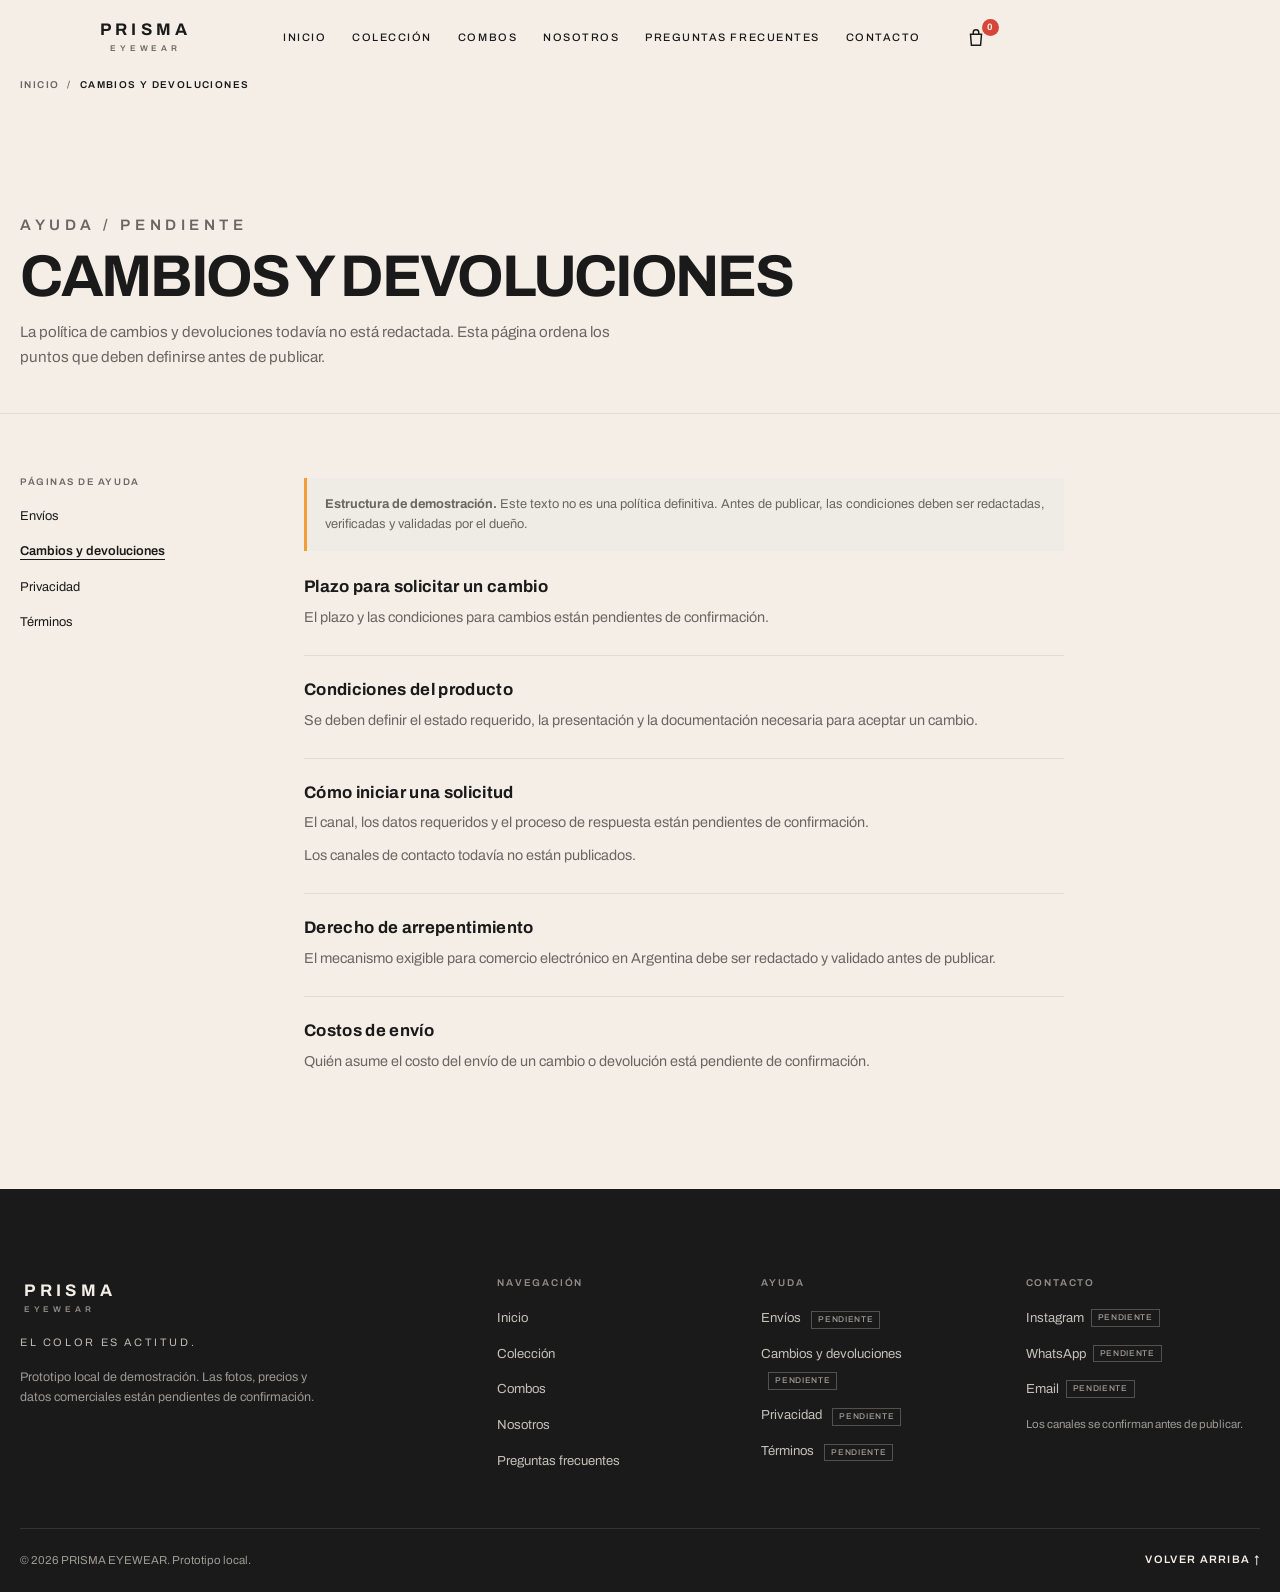
==== cambios-y-devoluciones.html @ 6f0c43cd "feat: completar ficha de producto, carrito demo y paginas de ayuda" ====
<!DOCTYPE html>
<html lang="es-AR" class="no-js">
<head>
  <meta charset="UTF-8">
  <meta name="viewport" content="width=device-width, initial-scale=1">
  <meta name="description" content="Página de cambios y devoluciones de PRISMA EYEWEAR. Contenido pendiente de confirmación.">
  <meta name="theme-color" content="#F4EEE7">
  <title>Cambios y devoluciones — PRISMA EYEWEAR</title>

  <link rel="icon" href="assets/images/favicon.svg" type="image/svg+xml">
  <link rel="preconnect" href="https://fonts.googleapis.com">
  <link rel="preconnect" href="https://fonts.gstatic.com" crossorigin>
  <link href="https://fonts.googleapis.com/css2?family=Archivo:wght@400;500;600;700;800&display=swap" rel="stylesheet">
  <link rel="stylesheet" href="css/styles.css">
</head>
<body data-page="legal">
  <a class="skip-link" href="#contenido">Saltar al contenido</a>

  <noscript>
    <p class="noscript">Este prototipo necesita JavaScript para el menú y el carrito.</p>
  </noscript>

  <header class="site-header" id="site-header">
    <div class="container header-inner">
      <button class="menu-toggle" type="button" aria-expanded="false" aria-controls="site-nav">
        <span class="menu-box" aria-hidden="true">
          <span></span>
          <span></span>
          <span></span>
        </span>
        <span class="sr-only">Abrir menú</span>
      </button>

      <a class="brand" href="index.html" aria-label="PRISMA EYEWEAR — Ir al inicio">
        <span class="brand-word">PRISMA</span>
        <span class="brand-sub">EYEWEAR</span>
      </a>

      <div class="header-actions">
        <nav class="site-nav" id="site-nav" aria-label="Navegación principal">
          <ul>
            <li><a href="index.html#inicio">Inicio</a></li>
            <li><a href="index.html#coleccion">Colección</a></li>
            <li><a href="index.html#combos">Combos</a></li>
            <li><a href="index.html#nosotros">Nosotros</a></li>
            <li><a href="index.html#faq">Preguntas frecuentes</a></li>
            <li><a href="#contacto">Contacto</a></li>
          </ul>
        </nav>

        <a class="cart-button" href="carrito.html" aria-label="Ver carrito, 0 productos">
          <svg class="icon" viewBox="0 0 24 24" fill="none" stroke="currentColor" stroke-width="1.6" aria-hidden="true">
            <path d="M6 8h12l-1 12H7L6 8Z"/>
            <path d="M9 8V6a3 3 0 0 1 6 0v2"/>
          </svg>
          <span class="cart-count" id="cart-count">0</span>
        </a>
      </div>
    </div>
  </header>

  <main id="contenido">
    <div class="container">
      <nav class="breadcrumb" aria-label="Miga de pan">
        <a href="index.html">Inicio</a>
        <span aria-hidden="true">/</span>
        <span aria-current="page">Cambios y devoluciones</span>
      </nav>
    </div>

    <header class="page-hero">
      <div class="container">
        <p class="eyebrow">AYUDA / PENDIENTE</p>
        <h1>CAMBIOS Y DEVOLUCIONES</h1>
        <p>La política de cambios y devoluciones todavía no está redactada. Esta página ordena los puntos que deben definirse antes de publicar.</p>
      </div>
    </header>

    <div class="container legal-layout">
      <nav class="legal-nav" aria-labelledby="legal-nav-title">
        <h2 id="legal-nav-title">PÁGINAS DE AYUDA</h2>
        <ul>
          <li><a href="envios.html">Envíos</a></li>
          <li><a href="cambios-y-devoluciones.html" aria-current="page">Cambios y devoluciones</a></li>
          <li><a href="privacidad.html">Privacidad</a></li>
          <li><a href="terminos.html">Términos</a></li>
        </ul>
      </nav>

      <div>
        <p class="legal-notice">
          <strong>Estructura de demostración.</strong> Este texto no es una política definitiva.
          Antes de publicar, las condiciones deben ser redactadas, verificadas y validadas por el dueño.
        </p>

        <section class="legal-block">
          <h2>Plazo para solicitar un cambio</h2>
          <p>El plazo y las condiciones para cambios están pendientes de confirmación.</p>
        </section>

        <section class="legal-block">
          <h2>Condiciones del producto</h2>
          <p>Se deben definir el estado requerido, la presentación y la documentación necesaria para aceptar un cambio.</p>
        </section>

        <section class="legal-block">
          <h2>Cómo iniciar una solicitud</h2>
          <p>El canal, los datos requeridos y el proceso de respuesta están pendientes de confirmación.</p>
          <p>Los canales de contacto todavía no están publicados.</p>
        </section>

        <section class="legal-block">
          <h2>Derecho de arrepentimiento</h2>
          <p>El mecanismo exigible para comercio electrónico en Argentina debe ser redactado y validado antes de publicar.</p>
        </section>

        <section class="legal-block">
          <h2>Costos de envío</h2>
          <p>Quién asume el costo del envío de un cambio o devolución está pendiente de confirmación.</p>
        </section>
      </div>
    </div>
  </main>

  <footer class="site-footer">
    <div class="container footer-top">
      <div class="footer-brand">
        <a class="brand brand--footer" href="index.html" aria-label="PRISMA EYEWEAR — Ir al inicio">
          <span class="brand-word">PRISMA</span>
          <span class="brand-sub">EYEWEAR</span>
        </a>
        <p class="footer-tagline">EL COLOR ES ACTITUD.</p>
        <p class="footer-disclaimer">Prototipo local de demostración. Las fotos, precios y datos comerciales están pendientes de confirmación.</p>
      </div>

      <nav class="footer-col" aria-label="Navegación del pie">
        <h3>Navegación</h3>
        <ul>
          <li><a href="index.html#inicio">Inicio</a></li>
          <li><a href="index.html#coleccion">Colección</a></li>
          <li><a href="index.html#combos">Combos</a></li>
          <li><a href="index.html#nosotros">Nosotros</a></li>
          <li><a href="index.html#faq">Preguntas frecuentes</a></li>
        </ul>
      </nav>

      <div class="footer-col">
        <h3>Ayuda</h3>
        <ul>
          <li><a href="envios.html">Envíos</a> <span class="pending-badge">Pendiente</span></li>
          <li><a href="cambios-y-devoluciones.html">Cambios y devoluciones</a> <span class="pending-badge">Pendiente</span></li>
          <li><a href="privacidad.html">Privacidad</a> <span class="pending-badge">Pendiente</span></li>
          <li><a href="terminos.html">Términos</a> <span class="pending-badge">Pendiente</span></li>
        </ul>
      </div>

      <div class="footer-col footer-contact" id="contacto">
        <h3>Contacto</h3>
        <ul>
          <li><span class="footer-pending">Instagram <span class="pending-badge">Pendiente</span></span></li>
          <li><span class="footer-pending">WhatsApp <span class="pending-badge">Pendiente</span></span></li>
          <li><span class="footer-pending">Email <span class="pending-badge">Pendiente</span></span></li>
        </ul>
        <p class="footer-note">Los canales se confirman antes de publicar.</p>
      </div>
    </div>

    <div class="container footer-bottom">
      <p>© <span id="year">2026</span> PRISMA EYEWEAR. Prototipo local.</p>
      <a class="text-link text-link--light" href="#contenido">VOLVER ARRIBA ↑</a>
    </div>
  </footer>

  <div class="toast" id="toast" role="status" aria-live="polite" aria-atomic="true"></div>

  <script src="js/data.js"></script>
  <script src="js/store.js"></script>
  <script src="js/app.js"></script>
</body>
</html>
---- css/styles.css ----
/* =========================================================
   PRISMA EYEWEAR — Prototipo local
   1. Variables y base
   2. Utilidades
   3. Header y navegación
   4. Hero
   5. Secciones y colección
   6. Colores
   7. Combos
   8. Detalles
   9. Nosotros
   10. FAQ
   11. Footer
   12. Modales y toast
   13. Animaciones
   14. Responsive
   ========================================================= */

/* ---------- 1. Variables y base ---------- */
:root {
  --cream: #F4EEE7;
  --black: #1A1A1A;
  --red: #D6453A;
  --orange: #F39C3A;
  --yellow: #F7E06B;
  --gray-50: #FAF8F5;
  --gray-100: #EFECE6;
  --gray-200: #E1DBD2;
  --gray-400: #A8A29A;
  --gray-600: #6B665F;
  --white: #FFFFFF;

  --container: 1240px;
  --header-height: 76px;
  --font-sans: "Archivo", system-ui, -apple-system, "Segoe UI", Roboto, Helvetica, Arial, sans-serif;
  --ease: cubic-bezier(.22, .61, .36, 1);
  --transition: 180ms var(--ease);
}

*,
*::before,
*::after {
  box-sizing: border-box;
}

html {
  scroll-behavior: smooth;
  -webkit-text-size-adjust: 100%;
}

body {
  margin: 0;
  background: var(--cream);
  color: var(--black);
  font-family: var(--font-sans);
  font-size: 16px;
  line-height: 1.6;
  -webkit-font-smoothing: antialiased;
  text-rendering: optimizeLegibility;
}

img {
  display: block;
  max-width: 100%;
  height: auto;
}

button,
input,
textarea,
select {
  font: inherit;
}

button {
  color: inherit;
  cursor: pointer;
}

a {
  color: inherit;
  text-decoration: none;
}

ul,
ol {
  margin: 0;
  padding: 0;
  list-style: none;
}

h1,
h2,
h3,
h4,
p,
figure,
dl,
dd {
  margin: 0;
}

h1,
h2,
h3 {
  line-height: 1;
  font-weight: 700;
}

::selection {
  background: var(--yellow);
  color: var(--black);
}

:focus-visible {
  outline: 2px solid var(--red);
  outline-offset: 4px;
}

.site-footer :focus-visible,
.colors-panel :focus-visible,
.about :focus-visible {
  outline-color: var(--yellow);
}

/* ---------- 2. Utilidades ---------- */
.container {
  width: min(100% - 40px, var(--container));
  margin-inline: auto;
}

.sr-only {
  position: absolute;
  width: 1px;
  height: 1px;
  padding: 0;
  margin: -1px;
  overflow: hidden;
  clip: rect(0, 0, 0, 0);
  white-space: nowrap;
  border: 0;
}

.skip-link {
  position: absolute;
  left: 16px;
  top: 16px;
  z-index: 200;
  transform: translateY(-200%);
  background: var(--black);
  color: var(--cream);
  padding: 10px 16px;
  font-size: .8rem;
  transition: transform var(--transition);
}

.skip-link:focus {
  transform: translateY(0);
}

.noscript {
  background: var(--black);
  color: var(--cream);
  padding: 12px 20px;
  text-align: center;
  font-size: .8rem;
}

section[id],
#contacto {
  scroll-margin-top: calc(var(--header-height) + 16px);
}

.eyebrow {
  font-size: .7rem;
  font-weight: 600;
  letter-spacing: .3em;
  line-height: 1.3;
  text-transform: uppercase;
  color: var(--black);
}

.eyebrow--light {
  color: rgba(244, 238, 231, .62);
}

.button {
  display: inline-flex;
  align-items: center;
  justify-content: center;
  gap: 10px;
  min-height: 44px;
  padding: 13px 22px;
  border: 1px solid transparent;
  background: transparent;
  color: var(--black);
  font-size: .7rem;
  font-weight: 600;
  letter-spacing: .12em;
  line-height: 1.2;
  text-align: center;
  text-transform: uppercase;
  transition:
    background var(--transition),
    color var(--transition),
    border-color var(--transition),
    transform var(--transition);
}

.button:hover {
  transform: translateY(-1px);
}

.button:disabled {
  opacity: .45;
  cursor: not-allowed;
  transform: none;
}

.button-dark {
  background: var(--black);
  border-color: var(--black);
  color: var(--cream);
}

.button-dark:hover {
  background: var(--red);
  border-color: var(--red);
}

.button-outline {
  background: transparent;
  border-color: var(--black);
  color: var(--black);
}

.button-outline:hover {
  background: var(--black);
  color: var(--cream);
}

.text-link {
  display: inline-flex;
  align-items: center;
  gap: 6px;
  padding: 0;
  border: 0;
  border-bottom: 1px solid transparent;
  background: transparent;
  color: var(--black);
  font-size: .68rem;
  font-weight: 600;
  letter-spacing: .12em;
  line-height: 1.4;
  text-transform: uppercase;
  transition: border-color var(--transition), color var(--transition);
}

.text-link:hover {
  border-color: currentColor;
}

.text-link--light {
  color: var(--cream);
}

.pending-badge {
  display: inline-flex;
  align-items: center;
  margin-left: 7px;
  padding: 2px 6px;
  border: 1px solid rgba(244, 238, 231, .26);
  color: rgba(244, 238, 231, .62);
  font-size: .52rem;
  font-weight: 500;
  letter-spacing: .08em;
  line-height: 1.4;
  text-transform: uppercase;
  white-space: nowrap;
}

/* ---------- 3. Header y navegación ---------- */
.site-header {
  position: sticky;
  top: 0;
  z-index: 60;
  background: rgba(244, 238, 231, .94);
  border-bottom: 1px solid transparent;
  backdrop-filter: blur(12px);
  transition: border-color var(--transition), box-shadow var(--transition);
}

.site-header.is-scrolled {
  border-bottom-color: var(--gray-200);
  box-shadow: 0 8px 24px rgba(26, 26, 26, .04);
}

.header-inner {
  display: grid;
  grid-template-columns: 1fr auto 1fr;
  align-items: center;
  gap: 16px;
  min-height: var(--header-height);
}

.menu-toggle {
  display: none;
  justify-self: start;
  align-items: center;
  justify-content: center;
  width: 44px;
  height: 44px;
  margin-left: -10px;
  border: 0;
  background: transparent;
}

.menu-box {
  display: flex;
  flex-direction: column;
  justify-content: space-between;
  width: 22px;
  height: 15px;
}

.menu-box span {
  display: block;
  height: 1.5px;
  background: var(--black);
  transform-origin: center;
  transition: transform var(--transition), opacity var(--transition);
}

.menu-toggle[aria-expanded="true"] .menu-box span:nth-child(1) {
  transform: translateY(6.75px) rotate(45deg);
}

.menu-toggle[aria-expanded="true"] .menu-box span:nth-child(2) {
  opacity: 0;
}

.menu-toggle[aria-expanded="true"] .menu-box span:nth-child(3) {
  transform: translateY(-6.75px) rotate(-45deg);
}

.brand {
  display: inline-flex;
  flex-direction: column;
  align-items: center;
  justify-self: center;
  line-height: 1;
}

.brand-word {
  padding-left: .26em;
  font-size: 1.05rem;
  font-weight: 700;
  letter-spacing: .26em;
}

.brand-sub {
  margin-top: 6px;
  padding-left: .46em;
  color: var(--gray-600);
  font-size: .52rem;
  font-weight: 600;
  letter-spacing: .46em;
}

.header-actions {
  display: flex;
  align-items: center;
  justify-self: end;
  gap: 34px;
}

.site-nav ul {
  display: flex;
  align-items: center;
  gap: 26px;
}

.site-nav a {
  position: relative;
  display: inline-block;
  padding: 6px 0;
  font-size: .68rem;
  font-weight: 500;
  letter-spacing: .14em;
  text-transform: uppercase;
}

.site-nav a::after {
  content: "";
  position: absolute;
  right: 100%;
  bottom: 0;
  left: 0;
  height: 1px;
  background: var(--black);
  transition: right var(--transition);
}

.site-nav a:hover::after,
.site-nav a.is-active::after {
  right: 0;
}

.cart-button {
  position: relative;
  display: inline-flex;
  align-items: center;
  justify-content: center;
  width: 42px;
  height: 42px;
  border: 0;
  background: transparent;
}

.cart-button .icon {
  width: 22px;
  height: 22px;
}

.cart-count {
  position: absolute;
  top: 2px;
  right: -2px;
  display: grid;
  place-items: center;
  min-width: 17px;
  height: 17px;
  padding: 0 4px;
  border-radius: 999px;
  background: var(--red);
  color: var(--cream);
  font-size: .58rem;
  font-weight: 700;
  line-height: 1;
}

/* ---------- 4. Hero ---------- */
.hero {
  position: relative;
  display: flex;
  align-items: center;
  min-height: clamp(600px, 84vh, 780px);
  overflow: hidden;
  background: var(--gray-100);
}

.hero-media,
.hero-media img {
  position: absolute;
  inset: 0;
  width: 100%;
  height: 100%;
}

.hero-media img {
  object-fit: cover;
  object-position: center;
}

.hero::after {
  content: "";
  position: absolute;
  inset: 0;
  pointer-events: none;
  background:
    linear-gradient(
      90deg,
      rgba(244, 238, 231, .96) 0%,
      rgba(244, 238, 231, .72) 34%,
      rgba(244, 238, 231, .08) 64%,
      rgba(244, 238, 231, 0) 100%
    );
}

.hero-content {
  position: relative;
  z-index: 1;
  width: 100%;
  padding-block: 88px;
}

.hero-content > * {
  max-width: 620px;
}

.hero .eyebrow {
  margin-bottom: 22px;
}

.hero h1 {
  margin-bottom: 24px;
  font-size: clamp(3.1rem, 5.6vw, 5.8rem);
  font-weight: 800;
  letter-spacing: -.045em;
  line-height: .92;
  text-transform: uppercase;
}

.hero-subtitle {
  max-width: 360px;
  margin-bottom: 32px;
  font-size: clamp(1rem, 1.5vw, 1.2rem);
  line-height: 1.45;
}

.hero-cta {
  min-height: 48px;
}

/* ---------- 5. Secciones y colección ---------- */
.section {
  padding: clamp(64px, 8vw, 110px) 0;
}

.section-head {
  display: flex;
  align-items: flex-end;
  justify-content: space-between;
  gap: 24px;
  margin-bottom: 28px;
}

.section-head h2 {
  font-size: clamp(1.05rem, 1.7vw, 1.35rem);
  font-weight: 600;
  letter-spacing: .08em;
  text-transform: uppercase;
}

.section-head--stacked {
  display: block;
}

.section-head--stacked .section-note {
  margin-top: 8px;
}

.section-note {
  color: var(--gray-600);
  font-size: .78rem;
}

.filter-status {
  margin-bottom: 18px;
  color: var(--gray-600);
  font-size: .8rem;
}

.filter-status:empty {
  display: none;
}

.product-grid {
  display: grid;
  grid-template-columns: repeat(4, minmax(0, 1fr));
  gap: clamp(12px, 1.6vw, 22px);
}

.product-card {
  display: flex;
  flex-direction: column;
  min-width: 0;
  background: var(--gray-100);
}

.product-card.is-hidden {
  display: none;
}

.product-media {
  display: block;
  overflow: hidden;
  aspect-ratio: 4 / 3;
  background: #F7F5F1;
}

.product-media img {
  width: 100%;
  height: 100%;
  object-fit: cover;
  transition: transform .6s var(--ease);
}

.product-card:hover .product-media img {
  transform: scale(1.025);
}

.product-info {
  display: flex;
  flex: 1;
  flex-direction: column;
  align-items: flex-start;
  gap: 8px;
  padding: 16px 16px 18px;
}

.product-info h3 {
  font-size: .76rem;
  font-weight: 600;
  letter-spacing: .12em;
  text-transform: uppercase;
}

.product-price {
  font-size: 1rem;
  font-weight: 500;
}

.swatches {
  display: flex;
  gap: 6px;
  margin-top: 2px;
}

.swatch {
  display: block;
  width: 9px;
  height: 9px;
  border: 1px solid rgba(26, 26, 26, .15);
  border-radius: 50%;
}

.swatch--yellow {
  background: var(--yellow);
}

.swatch--orange {
  background: var(--orange);
}

.swatch--red {
  background: var(--red);
}

.product-info .button {
  width: 100%;
  min-height: 40px;
  margin-top: auto;
  padding: 10px 12px;
  font-size: .62rem;
  letter-spacing: .1em;
}

/* ---------- 6. Colores ---------- */
.colors {
  display: grid;
  grid-template-columns: 1fr 1fr;
  min-height: 540px;
  background: var(--black);
}

.colors-media {
  min-height: 100%;
  overflow: hidden;
}

.colors-media img {
  width: 100%;
  height: 100%;
  object-fit: cover;
}

.colors-panel {
  display: flex;
  flex-direction: column;
  align-items: flex-start;
  justify-content: center;
  padding: clamp(40px, 6vw, 88px);
  background: var(--black);
  color: var(--cream);
}

.colors-panel h2 {
  margin-bottom: 18px;
  font-size: clamp(2rem, 3.6vw, 3.5rem);
  font-weight: 700;
  letter-spacing: -.035em;
  line-height: 1.02;
  text-transform: uppercase;
}

.colors-copy {
  margin-bottom: 36px;
  color: rgba(244, 238, 231, .68);
  font-size: .9rem;
}

.color-options {
  display: flex;
  flex-wrap: wrap;
  gap: clamp(24px, 4vw, 48px);
  margin-bottom: 34px;
}

.color-choice {
  display: flex;
  flex-direction: column;
  align-items: center;
  gap: 12px;
  padding: 0;
  border: 0;
  background: none;
  color: var(--cream);
  font-size: .62rem;
  font-weight: 500;
  letter-spacing: .16em;
}

.color-dot {
  display: block;
  width: clamp(52px, 5vw, 68px);
  height: clamp(52px, 5vw, 68px);
  border-radius: 50%;
  transition: transform var(--transition), box-shadow var(--transition);
}

.color-dot--yellow {
  background: var(--yellow);
}

.color-dot--orange {
  background: var(--orange);
}

.color-dot--red {
  background: var(--red);
}

.color-choice:hover .color-dot {
  transform: scale(1.06);
}

.color-choice.is-active .color-dot {
  box-shadow: 0 0 0 2px var(--black), 0 0 0 4px var(--cream);
}

.color-reset {
  margin-top: 4px;
}

/* ---------- 7. Combos ---------- */
.combo-grid {
  display: grid;
  grid-template-columns: repeat(3, minmax(0, 1fr));
  gap: clamp(14px, 2vw, 24px);
}

.combo-card {
  display: flex;
  flex-direction: column;
  align-items: center;
  gap: 14px;
  padding: clamp(20px, 3vw, 30px);
  border: 1px solid var(--gray-200);
  text-align: center;
  transition: border-color var(--transition), background var(--transition);
}

.combo-card--featured {
  border-color: var(--gray-100);
  background: var(--gray-100);
}

.combo-card.is-selected {
  border-color: var(--black);
}

.combo-label {
  color: var(--gray-600);
  font-size: .68rem;
  font-weight: 600;
  letter-spacing: .16em;
  text-transform: uppercase;
}

.combo-price {
  font-size: clamp(1.4rem, 2.2vw, 1.9rem);
  font-weight: 600;
  letter-spacing: -.02em;
}

.combo-media {
  display: flex;
  align-items: center;
  justify-content: center;
  gap: 6px;
  width: 100%;
  min-height: 110px;
}

.combo-media img {
  width: auto;
  height: 92px;
  object-fit: contain;
}

.combo-media--1 img {
  height: 100px;
}

.combo-media--2 img {
  width: calc(50% - 4px);
  height: 88px;
  object-fit: cover;
}

.combo-media--3 img {
  width: calc(33.333% - 4px);
  height: 78px;
  object-fit: cover;
}

.combo-card .button {
  width: 100%;
  min-height: 40px;
  margin-top: auto;
  padding: 11px 12px;
  font-size: .62rem;
}

.combo-note {
  margin-top: 20px;
  color: var(--gray-600);
  font-size: .78rem;
}

/* ---------- 8. Detalles ---------- */
.details {
  background: var(--gray-50);
}

.detail-grid {
  display: grid;
  grid-template-columns: repeat(3, minmax(0, 1fr));
  gap: clamp(12px, 1.8vw, 22px);
}

.detail-card {
  background: var(--gray-100);
}

.detail-card img {
  width: 100%;
  aspect-ratio: 1;
  object-fit: cover;
}

.detail-card figcaption {
  padding: 14px 12px 16px;
  font-size: .62rem;
  font-weight: 600;
  letter-spacing: .14em;
  text-align: center;
  text-transform: uppercase;
}

/* ---------- 9. Nosotros ---------- */
.about {
  display: grid;
  grid-template-columns: 1fr 1fr;
  min-height: 560px;
  background: var(--black);
  color: var(--cream);
}

.about-media {
  overflow: hidden;
}

.about-media img {
  width: 100%;
  height: 100%;
  object-fit: cover;
}

.about-content {
  display: flex;
  flex-direction: column;
  align-items: flex-start;
  justify-content: center;
  padding: clamp(40px, 6vw, 88px);
}

.about-content h2 {
  margin-bottom: 24px;
  font-size: clamp(2.2rem, 4vw, 4rem);
  font-weight: 800;
  letter-spacing: -.04em;
  line-height: .95;
  text-transform: uppercase;
}

.about-content p {
  max-width: 440px;
  color: rgba(244, 238, 231, .78);
  font-size: clamp(.95rem, 1.2vw, 1.05rem);
  line-height: 1.7;
}

.about-signature {
  margin-top: 28px;
  color: var(--yellow);
  font-size: .7rem;
  font-weight: 600;
  letter-spacing: .24em;
}

/* ---------- 10. FAQ ---------- */
.faq-inner {
  max-width: 900px;
}

.faq-list {
  border-top: 1px solid var(--gray-200);
}

.faq-list details {
  border-bottom: 1px solid var(--gray-200);
}

.faq-list summary {
  position: relative;
  padding: 18px 40px 18px 0;
  font-size: clamp(.92rem, 1.2vw, 1.02rem);
  font-weight: 500;
  list-style: none;
  cursor: pointer;
}

.faq-list summary::-webkit-details-marker {
  display: none;
}

.faq-list summary::after {
  content: "+";
  position: absolute;
  top: 50%;
  right: 4px;
  color: var(--gray-600);
  font-size: 1.4rem;
  font-weight: 400;
  line-height: 1;
  transform: translateY(-50%);
  transition: transform var(--transition);
}

.faq-list details[open] summary::after {
  content: "−";
}

.faq-list details p {
  padding: 0 40px 20px 0;
  color: var(--gray-600);
  font-size: .92rem;
}

/* ---------- 11. Footer ---------- */
.site-footer {
  padding-top: clamp(56px, 7vw, 90px);
  background: var(--black);
  color: var(--cream);
}

.footer-top {
  display: grid;
  grid-template-columns: 2fr 1fr 1fr 1.1fr;
  gap: clamp(28px, 4vw, 64px);
  padding-bottom: 56px;
}

.brand--footer {
  align-items: flex-start;
}

.brand--footer .brand-sub {
  color: rgba(244, 238, 231, .55);
}

.footer-tagline {
  margin-top: 20px;
  color: rgba(244, 238, 231, .75);
  font-size: .68rem;
  letter-spacing: .24em;
}

.footer-disclaimer {
  max-width: 300px;
  margin-top: 16px;
  color: rgba(244, 238, 231, .6);
  font-size: .78rem;
  line-height: 1.6;
}

.footer-col h3 {
  margin-bottom: 16px;
  color: rgba(244, 238, 231, .55);
  font-size: .62rem;
  font-weight: 600;
  letter-spacing: .18em;
  text-transform: uppercase;
}

.footer-col ul {
  display: flex;
  flex-direction: column;
  gap: 10px;
}

.footer-col a,
.footer-pending {
  color: rgba(244, 238, 231, .78);
  font-size: .82rem;
}

.footer-col a:hover {
  color: var(--cream);
}

.footer-pending {
  display: inline-flex;
  align-items: center;
  flex-wrap: wrap;
}

.footer-note {
  max-width: 220px;
  margin-top: 14px;
  color: rgba(244, 238, 231, .6);
  font-size: .72rem;
}

.footer-contact {
  scroll-margin-top: calc(var(--header-height) + 24px);
}

.footer-bottom {
  display: flex;
  align-items: center;
  justify-content: space-between;
  gap: 16px;
  padding-block: 22px;
  border-top: 1px solid rgba(244, 238, 231, .12);
  color: rgba(244, 238, 231, .6);
  font-size: .72rem;
}

/* ---------- 12. Modales y toast ---------- */
.modal {
  width: calc(100% - 32px);
  max-height: calc(100vh - 32px);
  max-height: calc(100dvh - 32px);
  padding: 0;
  border: 0;
  background: var(--cream);
  color: var(--black);
  overflow: auto;
}

.modal::backdrop {
  background: rgba(17, 16, 14, .62);
  backdrop-filter: blur(4px);
}

.modal[open] {
  animation: modal-in .22s var(--ease);
}

@keyframes modal-in {
  from {
    opacity: 0;
    transform: translateY(10px) scale(.99);
  }
  to {
    opacity: 1;
    transform: none;
  }
}

.dialog-close {
  position: absolute;
  top: 12px;
  right: 12px;
  z-index: 2;
  display: grid;
  place-items: center;
  width: 40px;
  height: 40px;
  border: 1px solid var(--gray-200);
  background: var(--cream);
  font-size: 1.4rem;
  line-height: 1;
  transition: background var(--transition), color var(--transition), border-color var(--transition);
}

.dialog-close:hover {
  border-color: var(--black);
  background: var(--black);
  color: var(--cream);
}

.cart-modal {
  max-width: 460px;
  padding: clamp(28px, 5vw, 44px);
}

.cart-modal .eyebrow {
  margin-bottom: 16px;
}

.cart-modal h2 {
  margin-bottom: 14px;
  font-size: clamp(1.6rem, 3vw, 2.2rem);
}

.cart-modal p {
  max-width: 320px;
  margin-bottom: 26px;
  color: var(--gray-600);
  font-size: .9rem;
}

.toast {
  position: fixed;
  bottom: 24px;
  left: 50%;
  z-index: 120;
  max-width: min(560px, calc(100% - 32px));
  padding: 14px 20px;
  background: var(--black);
  color: var(--cream);
  font-size: .8rem;
  line-height: 1.4;
  letter-spacing: .02em;
  text-align: center;
  opacity: 0;
  pointer-events: none;
  transform: translate(-50%, 16px);
  transition: opacity .25s var(--ease), transform .25s var(--ease);
  box-shadow: 0 10px 30px rgba(0, 0, 0, .18);
}

.toast.is-visible {
  opacity: 1;
  transform: translate(-50%, 0);
}

/* ---------- 12b. Ficha de producto ---------- */
.product-main {
  padding-block: clamp(20px, 3vw, 36px) clamp(56px, 7vw, 96px);
}

.breadcrumb {
  display: flex;
  flex-wrap: wrap;
  align-items: center;
  gap: 8px;
  margin-bottom: clamp(20px, 3vw, 32px);
  color: var(--gray-600);
  font-size: .62rem;
  font-weight: 600;
  letter-spacing: .14em;
  text-transform: uppercase;
}

.breadcrumb a {
  color: inherit;
}

.breadcrumb a:hover {
  color: var(--black);
}

.breadcrumb span[aria-current] {
  color: var(--black);
}

.product-page {
  display: grid;
  grid-template-columns: minmax(0, 1.1fr) minmax(0, .9fr);
  gap: clamp(28px, 4.5vw, 64px);
  align-items: start;
}

.product-gallery {
  min-width: 0;
  position: sticky;
  top: calc(var(--header-height) + 24px);
}

.product-main-media {
  position: relative;
  overflow: hidden;
  aspect-ratio: 4 / 3;
  background: var(--gray-100);
}

.product-main-media img {
  width: 100%;
  height: 100%;
  object-fit: cover;
}

.media-badge {
  position: absolute;
  top: 14px;
  left: 14px;
  padding: 5px 8px;
  background: rgba(26, 26, 26, .82);
  color: var(--cream);
  font-size: .52rem;
  font-weight: 600;
  letter-spacing: .12em;
}

.product-thumbs {
  display: grid;
  grid-template-columns: repeat(3, minmax(0, 1fr));
  gap: 10px;
  margin-top: 10px;
}

.product-thumb {
  padding: 0;
  border: 1px solid var(--gray-200);
  background: var(--gray-100);
  aspect-ratio: 4 / 3;
  overflow: hidden;
  opacity: .65;
  transition: opacity var(--transition), border-color var(--transition);
}

.product-thumb img {
  width: 100%;
  height: 100%;
  object-fit: cover;
}

.product-thumb:hover {
  opacity: 1;
}

.product-thumb[aria-pressed="true"] {
  border-color: var(--black);
  opacity: 1;
}

.gallery-note {
  margin-top: 10px;
  color: var(--gray-600);
  font-size: .68rem;
}

.product-summary {
  padding-top: 8px;
}

.product-summary h1 {
  margin-top: 12px;
  font-size: clamp(2.4rem, 4vw, 3.6rem);
  letter-spacing: -.04em;
}

.product-page-price {
  margin-top: 12px;
  font-size: 1.3rem;
  font-weight: 500;
}

.product-description {
  max-width: 460px;
  margin-top: 18px;
  color: var(--gray-600);
  font-size: .95rem;
}

.variant-block {
  margin-top: 28px;
  padding-top: 20px;
  border-top: 1px solid var(--gray-200);
}

.variant-head {
  display: flex;
  align-items: baseline;
  justify-content: space-between;
  gap: 16px;
}

.variant-label {
  font-size: .62rem;
  font-weight: 600;
  letter-spacing: .16em;
}

.variant-value {
  color: var(--gray-600);
  font-size: .78rem;
}

.variant-options {
  display: flex;
  flex-wrap: wrap;
  gap: 8px;
  margin-top: 14px;
}

.variant-choice {
  display: inline-flex;
  align-items: center;
  gap: 9px;
  min-height: 42px;
  padding: 9px 14px;
  border: 1px solid var(--gray-200);
  background: transparent;
  color: var(--black);
  font-size: .72rem;
  font-weight: 500;
  transition:
    border-color var(--transition),
    background var(--transition),
    color var(--transition);
}

.variant-choice:hover {
  border-color: var(--gray-400);
}

.variant-choice[aria-pressed="true"] {
  border-color: var(--black);
  background: var(--black);
  color: var(--cream);
}

.variant-swatch {
  width: 12px;
  height: 12px;
  border: 1px solid rgba(26, 26, 26, .18);
  border-radius: 50%;
}

.variant-choice[aria-pressed="true"] .variant-swatch {
  border-color: rgba(244, 238, 231, .4);
}

.selection-note {
  margin-top: 20px;
  color: var(--gray-600);
  font-size: .78rem;
  line-height: 1.6;
}

.product-actions {
  display: flex;
  gap: 10px;
  margin-top: 24px;
}

.qty-stepper {
  display: inline-flex;
  align-items: center;
  border: 1px solid var(--black);
}

.qty-stepper button {
  width: 42px;
  height: 48px;
  border: 0;
  background: transparent;
  font-size: 1.15rem;
  line-height: 1;
}

.qty-stepper button:disabled {
  color: var(--gray-400);
  cursor: not-allowed;
}

.qty-stepper span {
  min-width: 28px;
  text-align: center;
  font-size: .88rem;
  font-weight: 500;
}

.add-to-cart {
  flex: 1;
  min-height: 48px;
}

.demo-note {
  margin-top: 10px;
  color: var(--gray-600);
  font-size: .68rem;
}

.combo-promo {
  margin-top: 32px;
  padding: 20px;
  background: var(--gray-100);
}

.combo-promo-list {
  margin: 14px 0;
  border-top: 1px solid var(--gray-200);
}

.combo-promo-list li {
  display: flex;
  justify-content: space-between;
  gap: 16px;
  padding: 8px 0;
  border-bottom: 1px solid var(--gray-200);
  font-size: .82rem;
}

.combo-promo-list strong {
  font-weight: 600;
}

.combo-promo > p:not(.eyebrow):not(.pending-inline) {
  color: var(--gray-600);
  font-size: .76rem;
}

.pending-inline {
  display: flex;
  align-items: center;
  flex-wrap: wrap;
  gap: 8px;
  margin-top: 10px;
}

.product-accordion {
  border-top: 1px solid var(--gray-200);
}

.product-accordion:first-of-type {
  margin-top: 30px;
}

.product-accordion summary {
  position: relative;
  padding: 16px 36px 16px 0;
  list-style: none;
  cursor: pointer;
  font-size: .8rem;
  font-weight: 600;
  letter-spacing: .06em;
  text-transform: uppercase;
}

.product-accordion summary::-webkit-details-marker {
  display: none;
}

.product-accordion summary::after {
  content: "+";
  position: absolute;
  top: 50%;
  right: 4px;
  color: var(--gray-600);
  font-size: 1.1rem;
  transform: translateY(-50%);
}

.product-accordion[open] summary::after {
  content: "−";
}

.accordion-body {
  padding-bottom: 18px;
  color: var(--gray-600);
  font-size: .82rem;
}

.accordion-body p + p {
  margin-top: 8px;
}

.accordion-body .text-link {
  margin-top: 10px;
  margin-right: 18px;
}

.related {
  border-top: 1px solid var(--gray-200);
}

.related .product-grid {
  grid-template-columns: repeat(3, minmax(0, 1fr));
}

.not-found {
  max-width: 640px;
  padding-block: clamp(48px, 8vw, 110px);
}

.not-found h1 {
  margin: 12px 0 16px;
  font-size: clamp(2rem, 4vw, 3.2rem);
}

.not-found p {
  margin-bottom: 26px;
  color: var(--gray-600);
}

/* ---------- 12c. Carrito ---------- */
.cart-main {
  padding-block: clamp(20px, 3vw, 36px) clamp(56px, 7vw, 96px);
}

.cart-heading {
  display: flex;
  align-items: flex-end;
  justify-content: space-between;
  gap: 24px;
  margin-bottom: 28px;
}

.cart-heading h1 {
  margin-top: 12px;
  font-size: clamp(2.1rem, 4vw, 3.2rem);
  letter-spacing: -.03em;
}

.cart-layout {
  display: grid;
  grid-template-columns: minmax(0, 1.45fr) minmax(300px, .75fr);
  gap: clamp(24px, 4vw, 56px);
  align-items: start;
}

.cart-items-head {
  display: flex;
  align-items: center;
  justify-content: space-between;
  gap: 16px;
  padding-bottom: 12px;
}

.cart-items-title {
  color: var(--gray-600);
  font-size: .62rem;
  font-weight: 600;
  letter-spacing: .16em;
}

.cart-items {
  border-top: 1px solid var(--gray-200);
}

.cart-line {
  display: grid;
  grid-template-columns: 92px minmax(0, 1fr) auto auto;
  gap: 16px;
  align-items: center;
  padding: 18px 0;
  border-bottom: 1px solid var(--gray-200);
}

.cart-thumb {
  display: block;
  aspect-ratio: 4 / 3;
  overflow: hidden;
  background: var(--gray-100);
}

.cart-thumb img {
  width: 100%;
  height: 100%;
  object-fit: cover;
}

.cart-line-info h3 {
  font-size: .8rem;
  letter-spacing: .08em;
}

.cart-line-info h3 a:hover {
  text-decoration: underline;
}

.cart-variant {
  margin-top: 5px;
  color: var(--gray-600);
  font-size: .76rem;
}

.cart-unit-price {
  margin-top: 3px;
  color: var(--gray-600);
  font-size: .7rem;
}

.qty-control {
  display: inline-flex;
  align-items: center;
  border: 1px solid var(--gray-200);
}

.qty-control button {
  width: 34px;
  height: 36px;
  border: 0;
  background: transparent;
  font-size: 1rem;
  line-height: 1;
}

.qty-control button:disabled {
  color: var(--gray-400);
  cursor: not-allowed;
}

.qty-value {
  min-width: 26px;
  text-align: center;
  font-size: .8rem;
}

.cart-remove {
  padding: 6px 0;
  border: 0;
  border-bottom: 1px solid transparent;
  background: none;
  color: var(--gray-600);
  font-size: .62rem;
  font-weight: 600;
  letter-spacing: .1em;
}

.cart-remove:hover {
  border-color: currentColor;
  color: var(--black);
}

.cart-helper {
  max-width: 520px;
  margin-top: 18px;
  color: var(--gray-600);
  font-size: .74rem;
}

.cart-summary {
  position: sticky;
  top: calc(var(--header-height) + 24px);
  padding: clamp(22px, 3vw, 30px);
  background: var(--gray-100);
}

.cart-summary h2 {
  margin-bottom: 18px;
  font-size: .72rem;
  font-weight: 600;
  letter-spacing: .16em;
}

.summary-list > div {
  display: flex;
  align-items: baseline;
  justify-content: space-between;
  gap: 16px;
  padding: 10px 0;
  border-bottom: 1px solid var(--gray-200);
  font-size: .82rem;
}

.summary-list dt {
  color: var(--gray-600);
}

.summary-list dd {
  font-weight: 500;
}

.summary-list .summary-total {
  padding-top: 16px;
  border-bottom: 0;
  font-size: 1.05rem;
}

.summary-list .summary-total dd {
  font-size: 1.3rem;
  font-weight: 600;
}

.summary-list .summary-total dd.is-pending {
  color: var(--red);
  font-size: .9rem;
}

.summary-note {
  margin-top: 10px;
  color: var(--gray-600);
  font-size: .72rem;
}

.summary-note:empty {
  display: none;
}

.summary-pending {
  margin-top: 12px;
  padding: 10px 12px;
  border-left: 3px solid var(--red);
  background: rgba(214, 69, 58, .07);
  color: var(--black);
  font-size: .76rem;
  line-height: 1.5;
}

.cart-summary .button {
  width: 100%;
  margin-top: 16px;
}

.cart-continue {
  margin-top: 16px;
}

.cart-summary .demo-note {
  margin-top: 14px;
}

.cart-empty {
  padding: clamp(48px, 8vw, 100px) 24px;
  border: 1px solid var(--gray-200);
  text-align: center;
}

.cart-empty h2 {
  margin: 14px 0 12px;
  font-size: clamp(1.8rem, 3.4vw, 2.6rem);
}

.cart-empty p:not(.eyebrow) {
  max-width: 420px;
  margin: 0 auto 26px;
  color: var(--gray-600);
}

/* ---------- 12d. Páginas legales ---------- */
.page-hero {
  padding-block: clamp(40px, 6vw, 80px) clamp(28px, 4vw, 44px);
  border-bottom: 1px solid var(--gray-200);
}

.page-hero h1 {
  margin-top: 12px;
  font-size: clamp(2.2rem, 4.6vw, 3.8rem);
  letter-spacing: -.04em;
}

.page-hero p {
  max-width: 620px;
  margin-top: 14px;
  color: var(--gray-600);
  font-size: .95rem;
}

.legal-layout {
  display: grid;
  grid-template-columns: 220px minmax(0, 760px);
  gap: clamp(28px, 5vw, 72px);
  padding-block: clamp(36px, 5vw, 64px) clamp(56px, 7vw, 90px);
  align-items: start;
}

.legal-nav {
  position: sticky;
  top: calc(var(--header-height) + 24px);
}

.legal-nav h2 {
  color: var(--gray-600);
  font-size: .6rem;
  font-weight: 600;
  letter-spacing: .16em;
}

.legal-nav ul {
  display: flex;
  flex-direction: column;
  gap: 10px;
  margin-top: 14px;
}

.legal-nav a {
  font-size: .8rem;
}

.legal-nav a:hover {
  text-decoration: underline;
}

.legal-nav a[aria-current="page"] {
  font-weight: 600;
  text-decoration: underline;
  text-underline-offset: 4px;
}

.legal-notice {
  padding: 16px 18px;
  margin-bottom: 28px;
  border-left: 3px solid var(--orange);
  background: var(--gray-100);
  color: var(--gray-600);
  font-size: .8rem;
  line-height: 1.6;
}

.legal-block {
  padding: 26px 0;
  border-bottom: 1px solid var(--gray-200);
}

.legal-block:first-of-type {
  padding-top: 0;
}

.legal-block:last-child {
  border-bottom: 0;
}

.legal-block h2 {
  margin-bottom: 10px;
  font-size: 1.05rem;
  letter-spacing: .02em;
}

.legal-block p {
  color: var(--gray-600);
  font-size: .9rem;
}

.legal-block p + p {
  margin-top: 10px;
}

.pending-badge--dark {
  margin-left: 0;
  border-color: rgba(26, 26, 26, .25);
  color: var(--gray-600);
}

@media (max-width: 1024px) {
  .product-page {
    grid-template-columns: 1fr;
    gap: 32px;
  }

  .product-gallery {
    position: static;
    max-width: 640px;
    margin-inline: auto;
  }

  .cart-layout {
    grid-template-columns: 1fr;
  }

  .cart-summary {
    position: static;
    max-width: 480px;
  }

  .legal-layout {
    grid-template-columns: 1fr;
  }

  .legal-nav {
    position: static;
  }

  .legal-nav ul {
    flex-direction: row;
    flex-wrap: wrap;
    gap: 8px 18px;
  }
}

@media (max-width: 900px) {
  .related .product-grid {
    grid-template-columns: repeat(2, minmax(0, 1fr));
  }
}

@media (max-width: 640px) {
  .product-actions {
    flex-wrap: wrap;
  }

  .add-to-cart {
    flex-basis: 100%;
  }

  .cart-heading {
    flex-direction: column;
    align-items: flex-start;
    gap: 8px;
  }

  .cart-line {
    grid-template-columns: 72px minmax(0, 1fr);
    gap: 10px 14px;
  }

  .cart-thumb {
    width: 72px;
  }

  .qty-control,
  .cart-remove {
    grid-column: 2;
    justify-self: start;
  }

  .cart-line-info {
    align-self: start;
  }
}

@media (max-width: 560px) {
  .related .product-grid {
    grid-template-columns: 1fr;
  }

  .product-summary h1 {
    font-size: clamp(2.1rem, 11vw, 2.8rem);
  }

  .legal-layout {
    padding-top: 32px;
  }
}

/* ---------- 13. Animaciones ---------- */
.reveal {
  opacity: 0;
  transform: translateY(18px);
  transition: opacity .7s var(--ease), transform .7s var(--ease);
}

.reveal.is-visible {
  opacity: 1;
  transform: none;
}

.no-js .reveal {
  opacity: 1;
  transform: none;
}

.hero-content > * {
  animation: hero-in .7s var(--ease) both;
}

.hero-content > *:nth-child(1) {
  animation-delay: .05s;
}

.hero-content > *:nth-child(2) {
  animation-delay: .12s;
}

.hero-content > *:nth-child(3) {
  animation-delay: .2s;
}

.hero-content > *:nth-child(4) {
  animation-delay: .28s;
}

@keyframes hero-in {
  from {
    opacity: 0;
    transform: translateY(14px);
  }
  to {
    opacity: 1;
    transform: none;
  }
}

/* ---------- 14. Responsive ---------- */
@media (max-width: 1180px) {
  .menu-toggle {
    display: inline-flex;
  }

  .header-actions {
    gap: 0;
  }

  .site-nav {
    position: absolute;
    top: 100%;
    right: 0;
    left: 0;
    display: none;
    padding: 8px 20px 20px;
    border-bottom: 1px solid var(--gray-200);
    background: var(--cream);
    box-shadow: 0 24px 30px rgba(26, 26, 26, .06);
  }

  .site-nav.is-open {
    display: block;
  }

  .site-nav ul {
    flex-direction: column;
    align-items: stretch;
    gap: 0;
  }

  .site-nav li {
    border-bottom: 1px solid var(--gray-200);
  }

  .site-nav li:last-child {
    border-bottom: 0;
  }

  .site-nav a {
    display: block;
    padding: 14px 0;
    font-size: .78rem;
  }

  .site-nav a::after {
    display: none;
  }
}

@media (max-width: 1024px) {
  .product-grid {
    grid-template-columns: repeat(2, minmax(0, 1fr));
  }
}

@media (max-width: 900px) {
  .colors {
    grid-template-columns: 1fr;
  }

  .colors-media {
    min-height: 340px;
    max-height: 420px;
  }

  .colors-panel {
    padding: 48px 24px 56px;
  }

  .about {
    grid-template-columns: 1fr;
  }

  .about-media {
    min-height: 320px;
    max-height: 420px;
  }

  .about-content {
    padding: 48px 24px 56px;
  }

  .footer-top {
    grid-template-columns: 1fr 1fr;
  }

  .footer-brand {
    grid-column: 1 / -1;
  }
}

@media (max-width: 760px) {
  .combo-grid {
    grid-template-columns: 1fr;
    max-width: 480px;
    margin-inline: auto;
  }

  .detail-grid {
    grid-template-columns: 1fr;
  }

  .detail-card img {
    aspect-ratio: 4 / 3;
  }
}

@media (max-width: 700px) {
  :root {
    --header-height: 64px;
  }

  .hero {
    align-items: flex-end;
    min-height: 680px;
  }

  .hero::after {
    background:
      linear-gradient(
        180deg,
        rgba(17, 16, 14, 0) 20%,
        rgba(17, 16, 14, .25) 45%,
        rgba(17, 16, 14, .82) 78%,
        rgba(17, 16, 14, .95) 100%
      );
  }

  .hero-content {
    padding-block: 0 56px;
  }

  .hero .eyebrow {
    color: rgba(244, 238, 231, .72);
  }

  .hero h1 {
    margin-bottom: 18px;
    color: var(--cream);
    font-size: clamp(2.8rem, 13vw, 4.4rem);
  }

  .hero-subtitle {
    max-width: 300px;
    margin-bottom: 24px;
    color: rgba(244, 238, 231, .85);
  }

  .hero-cta {
    border-color: rgba(244, 238, 231, .4);
    background: rgba(26, 26, 26, .82);
    color: var(--cream);
  }

  .hero-cta:hover {
    border-color: var(--cream);
    background: var(--cream);
    color: var(--black);
  }
}

@media (max-width: 640px) {
  .section {
    padding: 64px 0;
  }

  .section-head {
    flex-direction: column;
    align-items: flex-start;
    gap: 10px;
  }

  .product-modal-grid {
    grid-template-columns: 1fr;
  }

  .product-modal-media {
    aspect-ratio: 4 / 3;
  }

  .product-specs {
    gap: 24px;
  }

  .modal {
    width: calc(100% - 20px);
    max-height: calc(100vh - 20px);
    max-height: calc(100dvh - 20px);
  }

  .toast {
    bottom: 16px;
  }
}

@media (max-width: 560px) {
  .container {
    width: min(100% - 32px, var(--container));
  }

  .brand-word {
    font-size: .95rem;
  }

  .brand-sub {
    font-size: .48rem;
  }

  .product-grid {
    grid-template-columns: 1fr;
  }

  .product-media {
    aspect-ratio: 5 / 4;
  }

  .footer-top {
    grid-template-columns: 1fr;
  }

  .footer-bottom {
    flex-direction: column;
    align-items: flex-start;
  }
}

@media (prefers-reduced-motion: reduce) {
  html {
    scroll-behavior: auto;
  }

  *,
  *::before,
  *::after {
    animation-duration: .01ms !important;
    animation-iteration-count: 1 !important;
    transition-duration: .01ms !important;
    scroll-behavior: auto !important;
  }

  .reveal {
    opacity: 1;
    transform: none;
  }
}
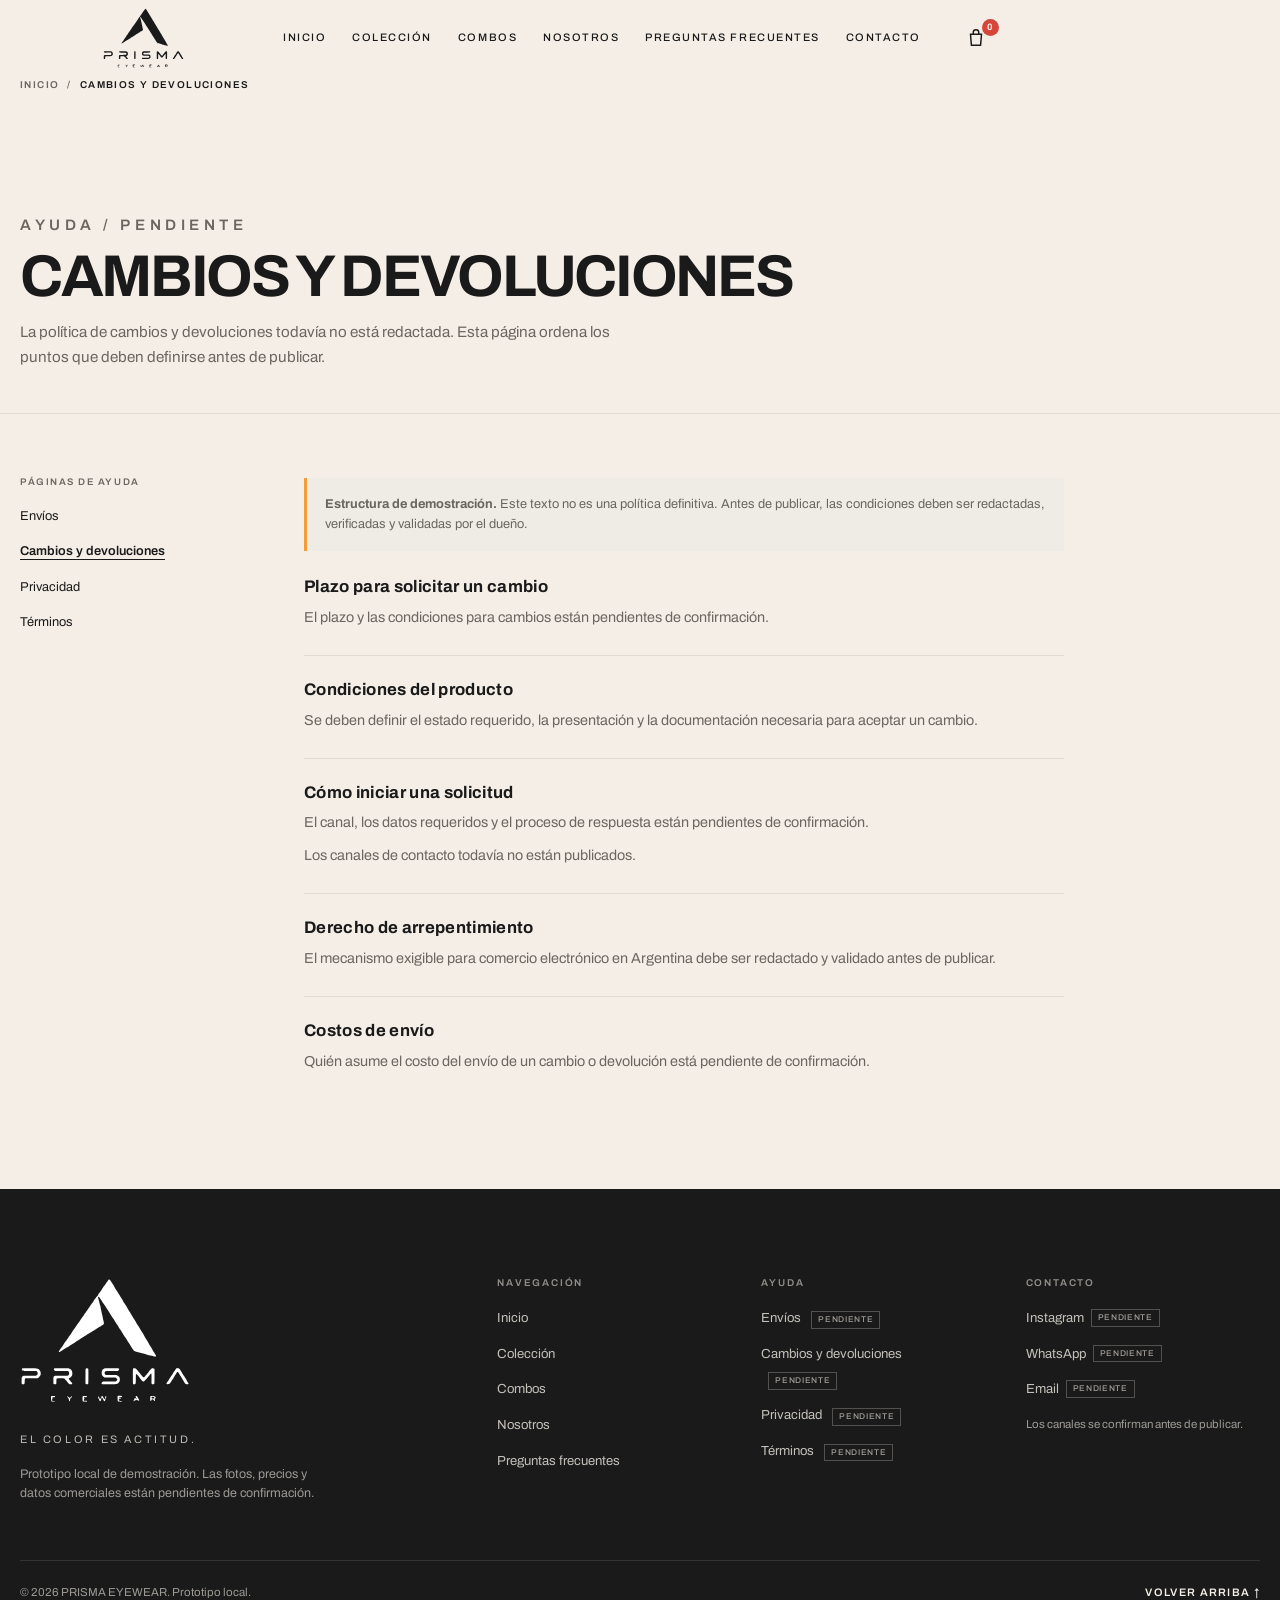
==== commit 072aa828: "feat: incorporar recursos visuales y mejoras IA de productos y detalles" ====
--- a/cambios-y-devoluciones.html
+++ b/cambios-y-devoluciones.html
@@ -32,8 +32,7 @@
       </button>
 
       <a class="brand" href="index.html" aria-label="PRISMA EYEWEAR — Ir al inicio">
-        <span class="brand-word">PRISMA</span>
-        <span class="brand-sub">EYEWEAR</span>
+        <img class="brand-image" src="assets/images/recursos/logo_prisma_oscuro.svg" alt="PRISMA EYEWEAR — logo de referencia" width="1203" height="886">
       </a>
 
       <div class="header-actions">
@@ -126,8 +125,7 @@
     <div class="container footer-top">
       <div class="footer-brand">
         <a class="brand brand--footer" href="index.html" aria-label="PRISMA EYEWEAR — Ir al inicio">
-          <span class="brand-word">PRISMA</span>
-          <span class="brand-sub">EYEWEAR</span>
+          <img class="brand-image" src="assets/images/recursos/logo_prisma_claro.svg" alt="PRISMA EYEWEAR — logo de referencia" width="1203" height="886">
         </a>
         <p class="footer-tagline">EL COLOR ES ACTITUD.</p>
         <p class="footer-disclaimer">Prototipo local de demostración. Las fotos, precios y datos comerciales están pendientes de confirmación.</p>
--- a/css/styles.css
+++ b/css/styles.css
@@ -124,6 +124,11 @@
 }
 
 /* ---------- 2. Utilidades ---------- */
+/* hidden debe prevalecer sobre los layouts grid y flex de los componentes. */
+[hidden] {
+  display: none !important;
+}
+
 .container {
   width: min(100% - 40px, var(--container));
   margin-inline: auto;
@@ -358,6 +363,17 @@
   letter-spacing: .26em;
 }
 
+.brand-image {
+  width: 100px;
+  height: 60px;
+  object-fit: contain;
+}
+
+.brand--footer .brand-image {
+  width: 170px;
+  height: auto;
+}
+
 .brand-sub {
   margin-top: 6px;
   padding-left: .46em;
@@ -444,7 +460,7 @@
   position: relative;
   display: flex;
   align-items: center;
-  min-height: clamp(600px, 84vh, 780px);
+  min-height: clamp(440px, 56vh, 520px);
   overflow: hidden;
   background: var(--gray-100);
 }
@@ -455,6 +471,16 @@
   inset: 0;
   width: 100%;
   height: 100%;
+}
+
+.reference-note {
+  margin-bottom: 24px;
+}
+
+.product-media--reference img,
+.product-main-media #product-image,
+.cart-line .cart-thumb img {
+  object-fit: contain;
 }
 
 .hero-media img {
@@ -480,8 +506,7 @@
 .hero-content {
   position: relative;
   z-index: 1;
-  width: 100%;
-  padding-block: 88px;
+  padding-block: 56px 104px;
 }
 
 .hero-content > * {
@@ -510,6 +535,74 @@
 
 .hero-cta {
   min-height: 48px;
+}
+
+.hero-controls {
+  position: absolute;
+  inset-inline: 0;
+  bottom: 20px;
+  z-index: 2;
+  display: flex;
+  align-items: center;
+  justify-content: space-between;
+  gap: 12px;
+}
+
+.hero-demo {
+  position: absolute;
+  top: 16px;
+  right: 20px;
+  z-index: 2;
+  padding: 5px 8px;
+  background: var(--cream);
+  color: var(--black);
+  font-size: .65rem;
+  font-weight: 600;
+  letter-spacing: .06em;
+}
+
+.hero-pagination,
+.hero-arrows {
+  display: flex;
+  align-items: center;
+  gap: 4px;
+  padding: 2px;
+  background: var(--cream);
+  color: var(--black);
+  border-radius: 4px;
+}
+
+.hero-dot,
+.hero-arrow {
+  display: grid;
+  place-items: center;
+  width: 44px;
+  height: 44px;
+  padding: 0;
+  border: 0;
+  background: transparent;
+}
+
+.hero-dot::before {
+  content: "";
+  width: 8px;
+  height: 8px;
+  border: 1px solid currentColor;
+  border-radius: 50%;
+}
+
+.hero-dot[aria-pressed="true"]::before {
+  background: currentColor;
+}
+
+.hero-arrow {
+  font-size: 1.3rem;
+}
+
+.hero-counter {
+  min-width: 36px;
+  font-size: .75rem;
+  text-align: center;
 }
 
 /* ---------- 5. Secciones y colección ---------- */
@@ -821,6 +914,13 @@
   margin-top: auto;
   padding: 11px 12px;
   font-size: .62rem;
+}
+
+.combo-media.combo-media--photo img {
+  width: 100%;
+  height: auto;
+  aspect-ratio: 16 / 9;
+  object-fit: contain;
 }
 
 .combo-note {
@@ -2104,7 +2204,12 @@
 
   .hero {
     align-items: flex-end;
-    min-height: 680px;
+    min-height: 460px;
+  }
+
+  .brand-image {
+    height: 48px;
+    width: 82px;
   }
 
   .hero::after {
@@ -2119,7 +2224,7 @@
   }
 
   .hero-content {
-    padding-block: 0 56px;
+    padding-block: 72px 96px;
   }
 
   .hero .eyebrow {
@@ -2129,7 +2234,7 @@
   .hero h1 {
     margin-bottom: 18px;
     color: var(--cream);
-    font-size: clamp(2.8rem, 13vw, 4.4rem);
+    font-size: clamp(2.4rem, 10vw, 3.6rem);
   }
 
   .hero-subtitle {
@@ -2148,6 +2253,10 @@
     border-color: var(--cream);
     background: var(--cream);
     color: var(--black);
+  }
+
+  .hero-controls {
+    bottom: 16px;
   }
 }
 
